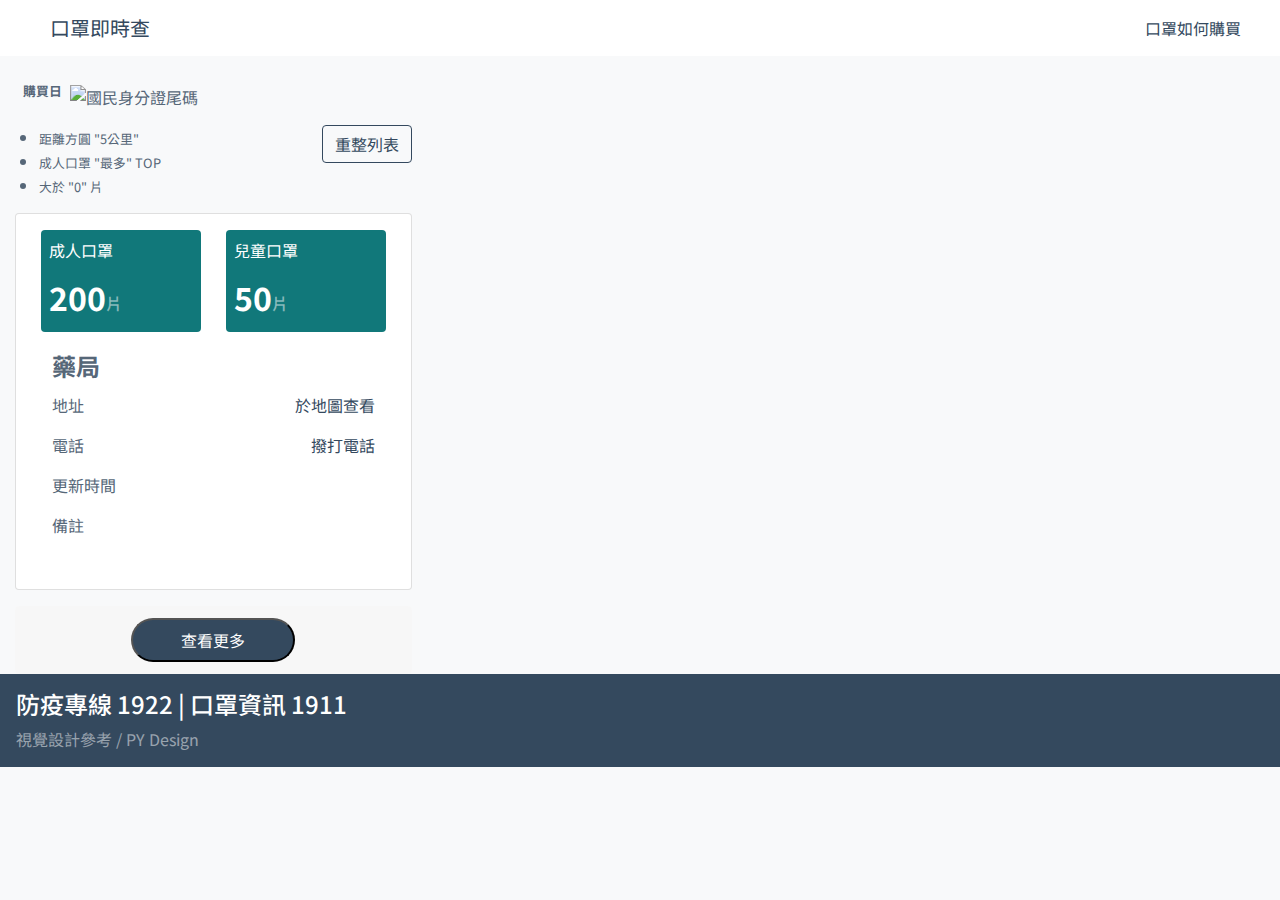
==== index.html @ 13907a9a "修正__地址連接GOOGLEMAP" ====
<!DOCTYPE html>
<html lang="en">

<head>
  <meta charset="UTF-8">

  <!-- Required meta tags -->
  <meta charset="utf-8">
  <!-- 自動符合各種裝置 -->
  <meta name="viewport" content="width=device-width, initial-scale=1, shrink-to-fit=no">

  <!-- Bootstrap CSS -->
  <!-- <link rel="stylesheet" href="https://stackpath.bootstrapcdn.com/bootstrap/4.2.1/css/bootstrap.min.css"
    integrity="sha384-GJzZqFGwb1QTTN6wy59ffF1BuGJpLSa9DkKMp0DgiMDm4iYMj70gZWKYbI706tWS" crossorigin="anonymous"> -->

  <!--goole icon -->
  <link href="https://fonts.googleapis.com/icon?family=Material+Icons" rel="stylesheet">
  <link href="https://unpkg.com/material-components-web@latest/dist/material-components-web.min.css" rel="stylesheet">
  <script src="https://unpkg.com/material-components-web@latest/dist/material-components-web.min.js"></script>

  <!--goole font-family -->
  <link href="https://fonts.googleapis.com/css?family=Noto+Sans+TC&display=swap" rel="stylesheet">
  <link href="https://fonts.googleapis.com/css?family=Zhi+Mang+Xing&display=swap" rel="stylesheet">

  <!-- leaflet 圖資框架 -->
  <link rel="stylesheet" href="https://unpkg.com/leaflet@1.6.0/dist/leaflet.css" />

  <!-- 增強搜尋體驗 markercluster -->
  <link href="https://cdnjs.cloudflare.com/ajax/libs/leaflet.markercluster/1.4.1/MarkerCluster.css">
  </link>
  <link href="https://cdnjs.cloudflare.com/ajax/libs/leaflet.markercluster/1.4.1/MarkerCluster.Default.css">
  </link>

  <link rel="icon" href="img/logo.png" type="image/x-icon">
  <link rel="stylesheet" href="css/all.css">


  <title>MaskMap</title>

</head>

<body>
  <header>
    <nav class="navbar navbar-expand-lg  bg-white mb-3">
      <div class="container-fluid pl-0">
        <a class="navbar-brand d-flex " href="index.html">
          <div class="logo mr-1">MaskMap</div>
          口罩即時查
        </a>
        <button class="navbar-toggler" type="button" data-toggle="collapse" data-target="#navbarNavAltMarkup"
          aria-controls="navbarNavAltMarkup" aria-expanded="false" aria-label="Toggle navigation">
          <!-- <span class="navbar-toggler-icon"></span> -->
          <img src="img/ic_toggler@2x.png" alt="">
        </button>
        <div class="collapse navbar-collapse " id="navbarNavAltMarkup">
          <div class="navbar-nav ml-auto">
            <!-- <a class="nav-item nav-link pl-0" href="#" data-toggle="modal" data-target="#mapMobile">口罩供給現況</a> -->

            <a class="nav-item nav-link pl-0" href="#" data-toggle="modal" data-target="#buyMask">口罩如何購買</a>
            <!-- #buyMask Modal -->
            <div class="modal fade" id="buyMask" tabindex="-1" role="dialog" aria-labelledby="exampleModalLabel"
              aria-hidden="true">
              <div class="modal-dialog modal-dialog-centered " role="document">
                <div class="modal-content">
                  <div class="modal-header">
                    <h5 class="modal-title" id="exampleModalLabel">如何購買?</h5>
                    <button type="button" class="close" data-dismiss="modal" aria-label="Close">
                      <span aria-hidden="true">&times;</span>
                    </button>
                  </div>
                  <div class="modal-body">
                    <img src="img/buyMask.jpg" alt="" class="img-fluid">
                  </div>
                  <div class="modal-footer">
                    <button type="button" class="btn btn-secondary" data-dismiss="modal">Close</button>
                  </div>
                </div>
              </div>
            </div>

          </div>
        </div>
      </div>
    </nav>
  </header>


  <div class="container-fluid">
    <div class="row ">
      <div class="col-lg-4">
        <!--TODO:日後增加地址篩選 -->
        <!-- <div class="input-group mb-3">
            <input type="text" class="form-control border-right-0" placeholder="目前位置" aria-label="目前位置"
              aria-describedby="basic-addon2">
            <div class="input-group-append">
              使用 input-group-text，為了同步 input高度
              <button type="button" class="input-group-text btn bg-white border-left-0" id="basic-addon2">
                <img src="img/ic_location@2x.png" alt="">
              </button>
            </div>
          </div> -->

        <!-- ‧可購買日 -->
        <div class="d-flex mb-3">
          <p id="EvenOdd" class="h2 font-weight-bold"></p>
          <small class="align-self-end font-weight-bold mx-2 pb-2">購買日</small>
          <a tabindex="0" class="mt-2" role="button" data-toggle="popover" data-trigger="focus" data-placement="bottom"
            　 data-content="國民身分證尾碼，'0' 為偶數">
            <img src="img/ic_help@2x.png" class="mt-1" alt="國民身分證尾碼" title="國民身分證尾碼，'0' 為偶數">
          </a>
        </div>

        <!-- TODO:增加篩選條件與標籤，點選後篩選 -->
        <!-- ‧篩選條件說明 -->
        <div class="d-flex pl-4 ">
          <ul class="pl-0">
            <li>
              <small>距離方圓 "5公里"</small>
            </li>
            <li>
              <small>成人口罩 "最多" TOP</small>
            </li>
            <li><small>大於 "0" 片</small></li>
          </ul>
          <button type="button" class="btn btn-outline-primary ml-auto mb-auto" onclick="location.reload();">
            重整列表
          </button>
        </div>

        <!-- 藥局資料 -->
        <div class="card p-3">
          <div class="d-flex justify-content-around">
            <div id="adult" class="mask__quantity bg-success rounded text-white p-2 mr-2">
              <p>成人口罩</p>
              <div class="d-flex">
                <p id="mask_adult" class="h2 font-weight-bold">200</p>
                <span class="text-white-50 h6 mt-3">片</span>
              </div>
            </div>
            <div id="child" class="mask__quantity bg-success rounded text-white p-2">
              <p>兒童口罩</p>
              <div class="d-flex">
                <p id="mask_child" class="h2 font-weight-bold">50</p>
                <span class="text-white-50 h6 mt-3">片</span>
              </div>
            </div>
          </div>
          <div class="card-body">
            <div class="d-flex ">
              <h4 id="mask_pharmacy" class="card-title font-weight-bold">藥局</h4>
              <small id="nearDistance" class="mt-2 ml-1 font-weight-bold"></small>
            </div>
            <div class="d-flex justify-content-between">
              <p class="card-text">地址<p>
                <a href="#" id="address">於地圖查看</a>
            </div>
            <div class="d-flex justify-content-between">
              <p class="card-text">電話</p>
              <a href="" id="phone">撥打電話</a>
            </div>
            <div class="d-flex justify-content-between">
              <p class="card-text">更新時間</p>
              <p href="#" id="updated"></p>
            </div>
            <div class="d-flex justify-content-between">
              <p class="card-text">備註</p>
              <p href="#" id="service_note"></p>
            </div>
          </div>
        </div>

        <!-- 其他藥局資料筆數 -->
        <p id="otherPharmacy" class="text-center mt-2"></p>

        <!-- 其他藥局資料 -->
        <div class="accordion" id="accordionPharmacy">
          <div class="card border-0">
            <div class="card-header text-center" id="headingOne">
              <button class=" badge-pill badge-primary px-5 py-2" type="button" data-toggle="collapse"
                data-target="#collapseOne" aria-expanded="true" aria-controls="collapseOne">
                查看更多
              </button>
            </div>

            <div id="collapseOne" class="collapse " aria-labelledby="headingOne" data-parent="#accordionPharmacy">
              <div class="card-body border">
                <ul id="pharmacyList"> </ul>
              </div>
            </div>
          </div>
        </div>

      </div>
      <div class="col-lg-8">
        <div id="map"></div>
      </div>
    </div>
  </div>

  <footer class=" p-3 bg-primary">
    <h4 class="text-white">防疫專線 1922 | 口罩資訊 1911</h4>
    <a href="https://challenge.thef2e.com/user/3405?schedule=4432#works-4432" class="text-white-50">
      視覺設計參考 / PY Design
    </a>
  </footer>




  <!-- Optional JavaScript -->
  <!-- jQuery first, then Popper.js, then Bootstrap JS -->
  <script src="https://code.jquery.com/jquery-3.3.1.slim.min.js"
    integrity="sha384-q8i/X+965DzO0rT7abK41JStQIAqVgRVzpbzo5smXKp4YfRvH+8abtTE1Pi6jizo"
    crossorigin="anonymous"></script>
  <script src="https://cdnjs.cloudflare.com/ajax/libs/popper.js/1.14.6/umd/popper.min.js"
    integrity="sha384-wHAiFfRlMFy6i5SRaxvfOCifBUQy1xHdJ/yoi7FRNXMRBu5WHdZYu1hA6ZOblgut"
    crossorigin="anonymous"></script>
  <script src="https://stackpath.bootstrapcdn.com/bootstrap/4.2.1/js/bootstrap.min.js"
    integrity="sha384-B0UglyR+jN6CkvvICOB2joaf5I4l3gm9GU6Hc1og6Ls7i6U/mkkaduKaBhlAXv9k"
    crossorigin="anonymous"></script>

  <script src="https://unpkg.com/@popperjs/core@2"></script>
  <script>
    // 提示框
    $(function () {
      $('[data-toggle="popover"]').popover()
    })
  </script>

  <!-- leaflet JS -->
  <script src="https://unpkg.com/leaflet@1.6.0/dist/leaflet.js"></script>

  <!-- markercluster JS -->
  <script src="https://cdnjs.cloudflare.com/ajax/libs/leaflet.markercluster/1.4.1/leaflet.markercluster.js"></script>

  <script src="js/hexMaskMap.js"></script>

  <!-- turf可繪製進階圖形 -->
  <!-- <script src='https://npmcdn.com/@turf/turf/turf.min.js'></script> -->

</body>

</html>
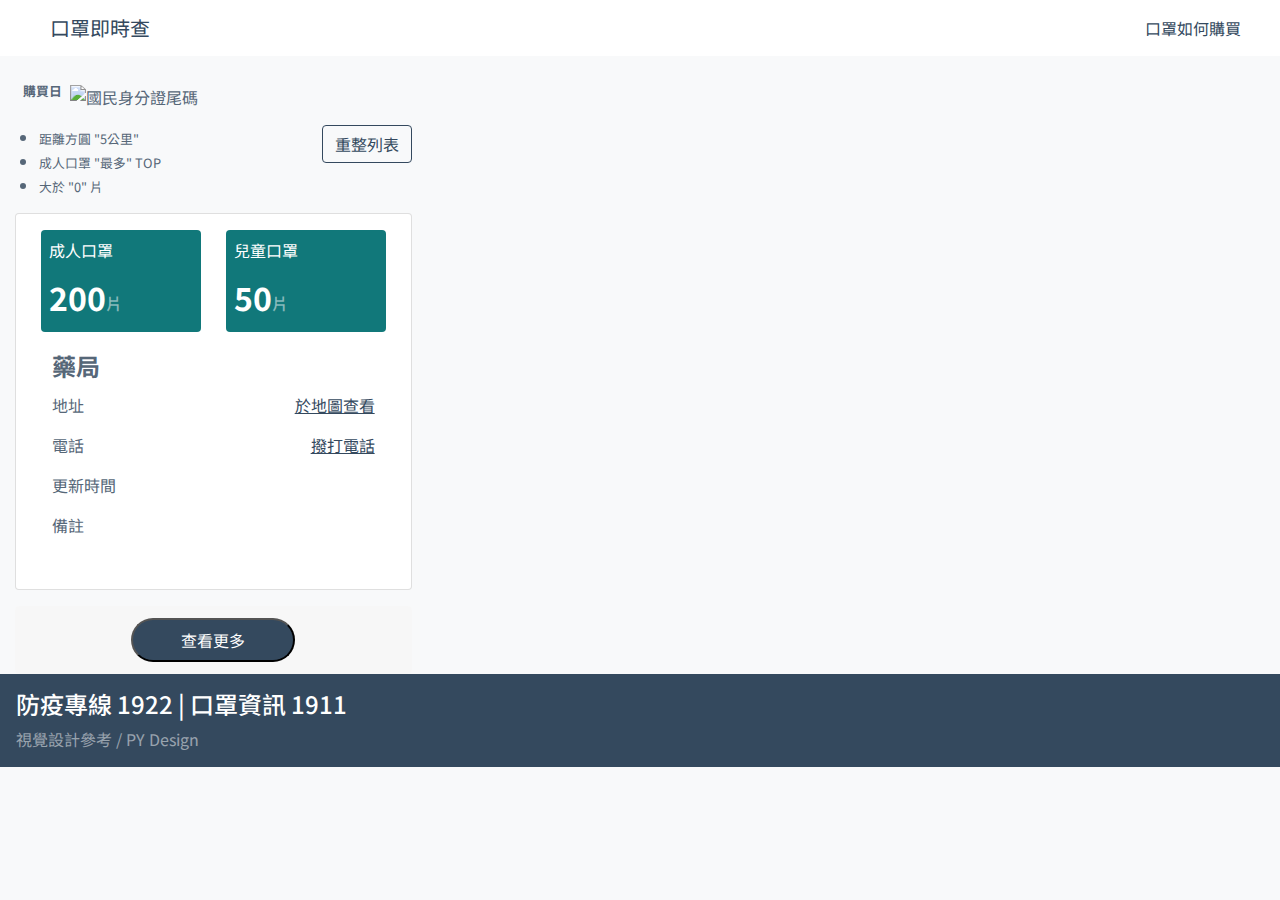
==== commit dbe68051: "修正__地址連結地圖" ====
--- a/index.html
+++ b/index.html
@@ -30,6 +30,9 @@
   </link>
   <link href="https://cdnjs.cloudflare.com/ajax/libs/leaflet.markercluster/1.4.1/MarkerCluster.Default.css">
   </link>
+
+  <!-- 關閉自動偵測，跳轉地圖APP可能未自動帶入資料 -->
+  <meta name="format-detection" content="telephone=no,adress=no ">
 
   <link rel="icon" href="img/logo.png" type="image/x-icon">
   <link rel="stylesheet" href="css/all.css">
@@ -151,19 +154,19 @@
               <small id="nearDistance" class="mt-2 ml-1 font-weight-bold"></small>
             </div>
             <div class="d-flex justify-content-between">
-              <p class="card-text">地址<p>
-                <a href="#" id="address">於地圖查看</a>
+              <p class="card-text text-nowrap mr-5">地址<p>
+                <a id="address_link" href="#"><u id="address">於地圖查看</u></a>
             </div>
             <div class="d-flex justify-content-between">
               <p class="card-text">電話</p>
-              <a href="" id="phone">撥打電話</a>
+              <a href="" ><u id="phone">撥打電話</u></a>
             </div>
             <div class="d-flex justify-content-between">
               <p class="card-text">更新時間</p>
               <p href="#" id="updated"></p>
             </div>
             <div class="d-flex justify-content-between">
-              <p class="card-text">備註</p>
+              <p class="card-text mr-5 text-nowrap">備註</p>
               <p href="#" id="service_note"></p>
             </div>
           </div>
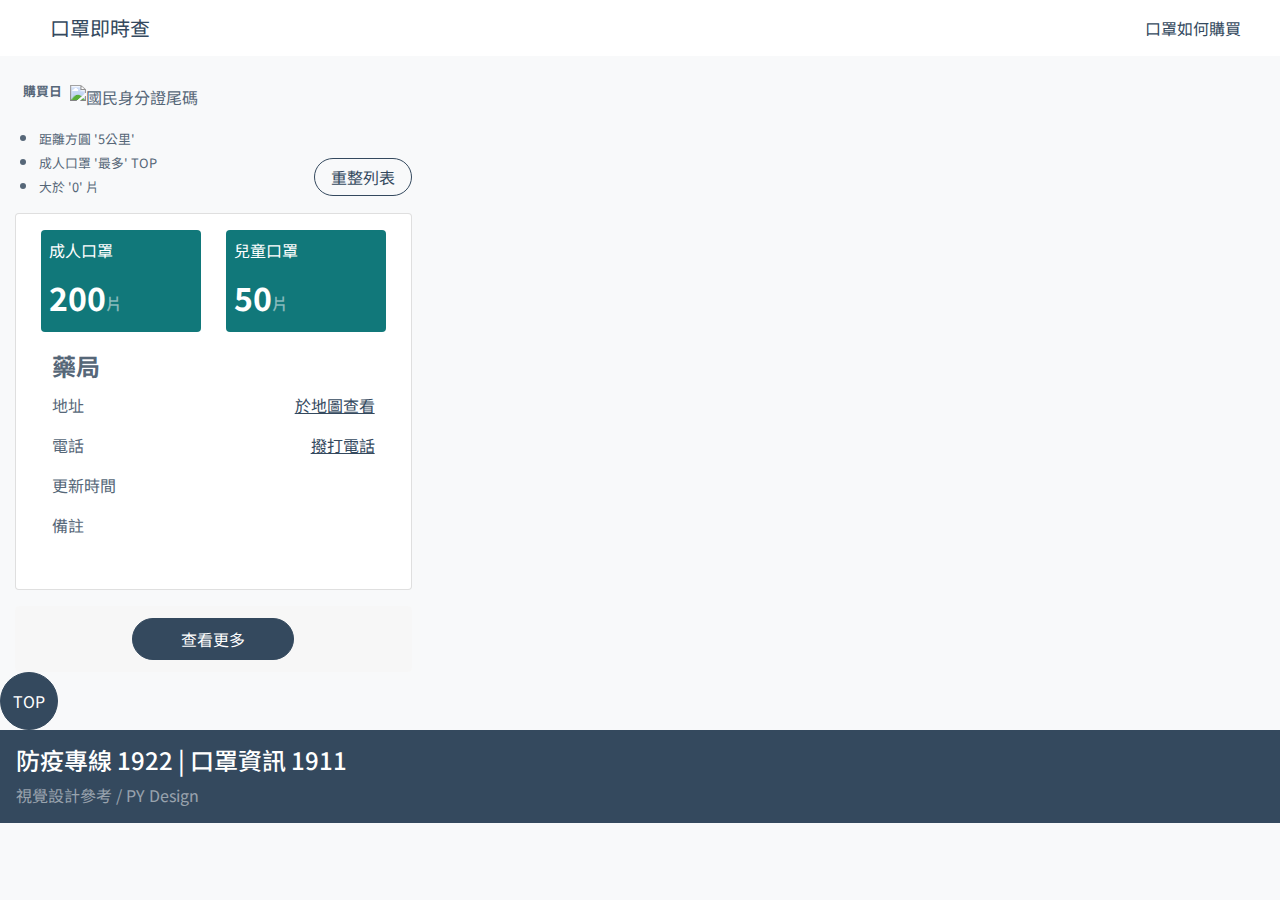
==== commit 496938e0: "更新口罩實名制宣導圖" ====
--- a/index.html
+++ b/index.html
@@ -72,7 +72,7 @@
                     </button>
                   </div>
                   <div class="modal-body">
-                    <img src="img/buyMask.jpg" alt="" class="img-fluid">
+                    <img src="img/buyMask_0305.jpg" alt="" class="img-fluid">
                   </div>
                   <div class="modal-footer">
                     <button type="button" class="btn btn-secondary" data-dismiss="modal">Close</button>
@@ -118,14 +118,21 @@
         <div class="d-flex pl-4 ">
           <ul class="pl-0">
             <li>
-              <small>距離方圓 "5公里"</small>
+              <small>距離方圓 '5公里'</small>
             </li>
             <li>
-              <small>成人口罩 "最多" TOP</small>
+              <small>成人口罩 '最多' TOP</small>
             </li>
-            <li><small>大於 "0" 片</small></li>
+            <!-- <li><small id="maskQty__web">大於 '0' 片</small></li> -->
+            <li><small>大於 '0' 片</small></li>
+            <!-- <li>
+              <button type="button" id="overfifty" value="50" class="btn btn-outline-primary badge-pill p-0 px-2 pb-1">
+                <small> > 50片</small> 
+              </button>
+            </li> -->
           </ul>
-          <button type="button" class="btn btn-outline-primary ml-auto mb-auto" onclick="location.reload();">
+          <button type="button" class="btn btn-outline-primary rounded-pill px-3 ml-auto align-self-center mt-3"
+            onclick="location.reload();">
             重整列表
           </button>
         </div>
@@ -155,11 +162,11 @@
             </div>
             <div class="d-flex justify-content-between">
               <p class="card-text text-nowrap mr-5">地址<p>
-                <a id="address_link" href="#"><u id="address">於地圖查看</u></a>
+                  <a id="addressLink" href="#"><u id="address">於地圖查看</u></a>
             </div>
             <div class="d-flex justify-content-between">
               <p class="card-text">電話</p>
-              <a href="" ><u id="phone">撥打電話</u></a>
+              <a id="phoneLink" href=""><u id="phone">撥打電話</u></a>
             </div>
             <div class="d-flex justify-content-between">
               <p class="card-text">更新時間</p>
@@ -167,7 +174,7 @@
             </div>
             <div class="d-flex justify-content-between">
               <p class="card-text mr-5 text-nowrap">備註</p>
-              <p href="#" id="service_note"></p>
+              <p href="#" id="note"></p>
             </div>
           </div>
         </div>
@@ -179,7 +186,7 @@
         <div class="accordion" id="accordionPharmacy">
           <div class="card border-0">
             <div class="card-header text-center" id="headingOne">
-              <button class=" badge-pill badge-primary px-5 py-2" type="button" data-toggle="collapse"
+              <button class="btn btn-primary rounded-pill px-5 py-2" type="button" data-toggle="collapse"
                 data-target="#collapseOne" aria-expanded="true" aria-controls="collapseOne">
                 查看更多
               </button>
@@ -200,6 +207,8 @@
     </div>
   </div>
 
+  <button type="button" class="btn btn-primary rounded-circle py-3 top">TOP</button>
+
   <footer class=" p-3 bg-primary">
     <h4 class="text-white">防疫專線 1922 | 口罩資訊 1911</h4>
     <a href="https://challenge.thef2e.com/user/3405?schedule=4432#works-4432" class="text-white-50">
@@ -215,6 +224,7 @@
   <script src="https://code.jquery.com/jquery-3.3.1.slim.min.js"
     integrity="sha384-q8i/X+965DzO0rT7abK41JStQIAqVgRVzpbzo5smXKp4YfRvH+8abtTE1Pi6jizo"
     crossorigin="anonymous"></script>
+  <script src="https://code.jquery.com/jquery-3.3.1.min.js" ></script>
   <script src="https://cdnjs.cloudflare.com/ajax/libs/popper.js/1.14.6/umd/popper.min.js"
     integrity="sha384-wHAiFfRlMFy6i5SRaxvfOCifBUQy1xHdJ/yoi7FRNXMRBu5WHdZYu1hA6ZOblgut"
     crossorigin="anonymous"></script>
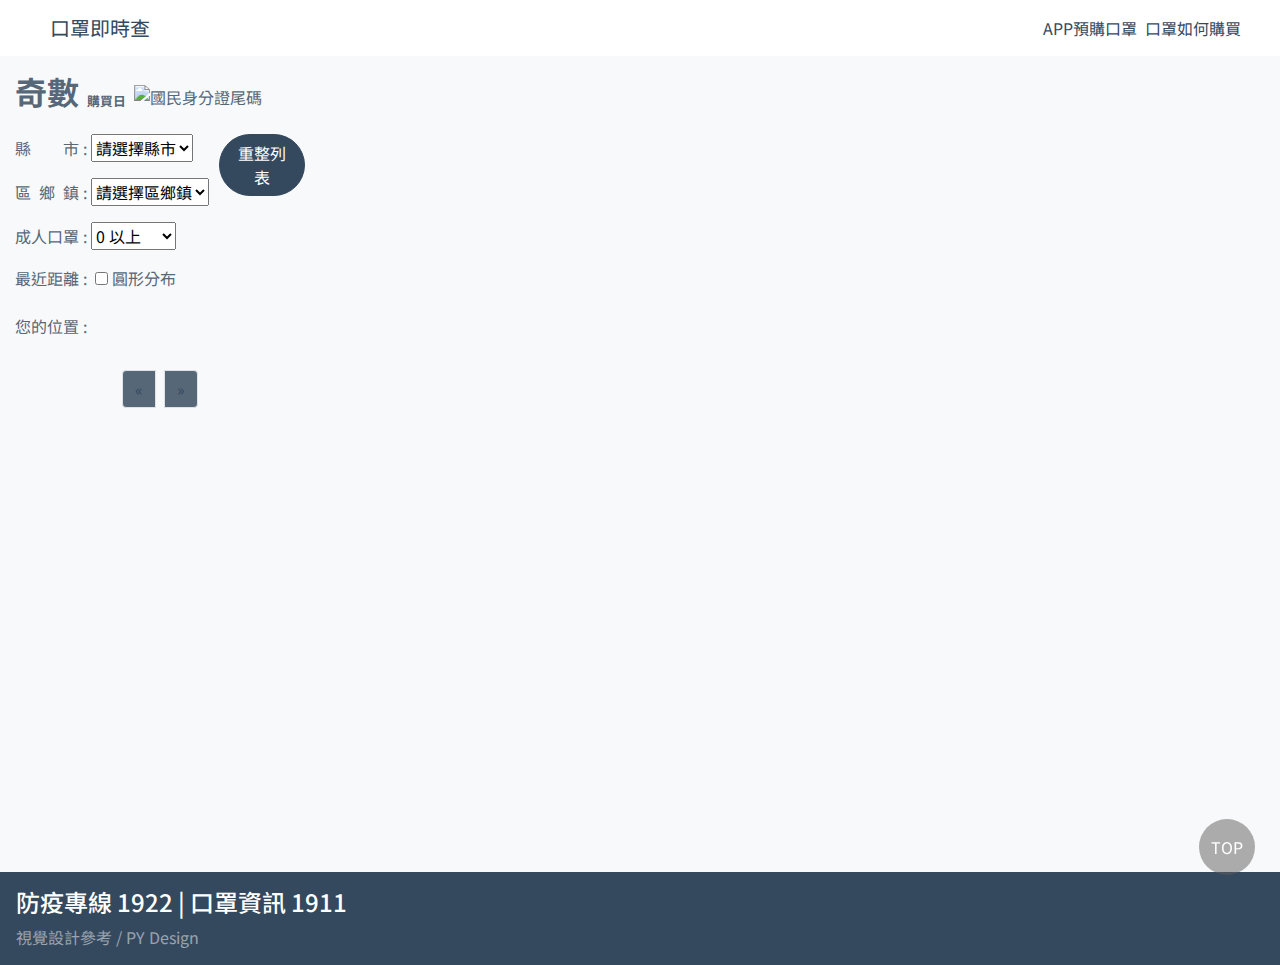
==== commit 4e30a5c3: "修正__口罩數量F" ====
--- a/index.html
+++ b/index.html
@@ -57,8 +57,9 @@
         </button>
         <div class="collapse navbar-collapse " id="navbarNavAltMarkup">
           <div class="navbar-nav ml-auto">
-            <!-- <a class="nav-item nav-link pl-0" href="#" data-toggle="modal" data-target="#mapMobile">口罩供給現況</a> -->
-
+
+            <a class="nav-item nav-link pl-0"
+              href="https://play.google.com/store/apps/details?id=com.nhiApp.v1&hl=zh_TW">APP預購口罩</a>
             <a class="nav-item nav-link pl-0" href="#" data-toggle="modal" data-target="#buyMask">口罩如何購買</a>
             <!-- #buyMask Modal -->
             <div class="modal fade" id="buyMask" tabindex="-1" role="dialog" aria-labelledby="exampleModalLabel"
@@ -90,7 +91,7 @@
 
   <div class="container-fluid">
     <div class="row ">
-      <div class="col-lg-4">
+      <div class="col-lg-3">
         <!--TODO:日後增加地址篩選 -->
         <!-- <div class="input-group mb-3">
             <input type="text" class="form-control border-right-0" placeholder="目前位置" aria-label="目前位置"
@@ -113,101 +114,88 @@
           </a>
         </div>
 
+
+
+
+
         <!-- TODO:增加篩選條件與標籤，點選後篩選 -->
         <!-- ‧篩選條件說明 -->
-        <div class="d-flex pl-4 ">
-          <ul class="pl-0">
-            <li>
-              <small>距離方圓 '5公里'</small>
-            </li>
-            <li>
-              <small>成人口罩 '最多' TOP</small>
-            </li>
-            <!-- <li><small id="maskQty__web">大於 '0' 片</small></li> -->
-            <li><small>大於 '0' 片</small></li>
-            <!-- <li>
-              <button type="button" id="overfifty" value="50" class="btn btn-outline-primary badge-pill p-0 px-2 pb-1">
-                <small> > 50片</small> 
-              </button>
-            </li> -->
+        <div class=" d-flex justify-content-between align-items-start">
+          <ul class="list-unstyled pharmacyList">
+            <li class="mb-3">
+              <!-- 選擇 縣市 -->
+              縣&emsp;&emsp;市 :
+              <select name="" id="county">
+                <option value="" selected>請選擇縣市</option>
+              </select>
+            </li>
+            <li class="mb-3">
+              <!-- 選擇 區、鄉、鎮 -->
+              區&ensp;鄉&ensp;鎮 :
+              <select name="" id="town">
+                <option value="" selected>請選擇區鄉鎮</option>
+              </select>
+            </li>
+            <!-- 選擇 數量 -->
+            <li class="mb-3">
+              成人口罩 :
+              <select name="" id="quantity">
+                <option value="0" selected>0 以上</option>
+                <option value="50">50 以上</option>
+                <option value="100">100 以上</option>
+                <option value="300">300 以上</option>
+              </select>
+            </li>
+            <!-- 選擇 距離 -> 離自身範圍最近 -->
+            <li class="mb-3">
+              最近距離 :
+              <input class="ml-1" type="checkbox" value="" id="distance"> 
+               <label for="distance">圓形分布</label> 
+            </li>
+            <li class="mb-3">
+              您的位置 :
+              <p class="ml-1 d-inline" value="" id="area"></p>
+            </li>
+
+
           </ul>
-          <button type="button" class="btn btn-outline-primary rounded-pill px-3 ml-auto align-self-center mt-3"
-            onclick="location.reload();">
+          <button type="button" class="btn btn-primary rounded-pill px-3  " onclick="location.reload();">
             重整列表
           </button>
         </div>
 
         <!-- 藥局資料 -->
-        <div class="card p-3">
-          <div class="d-flex justify-content-around">
-            <div id="adult" class="mask__quantity bg-success rounded text-white p-2 mr-2">
-              <p>成人口罩</p>
-              <div class="d-flex">
-                <p id="mask_adult" class="h2 font-weight-bold">200</p>
-                <span class="text-white-50 h6 mt-3">片</span>
-              </div>
-            </div>
-            <div id="child" class="mask__quantity bg-success rounded text-white p-2">
-              <p>兒童口罩</p>
-              <div class="d-flex">
-                <p id="mask_child" class="h2 font-weight-bold">50</p>
-                <span class="text-white-50 h6 mt-3">片</span>
-              </div>
-            </div>
-          </div>
-          <div class="card-body">
-            <div class="d-flex ">
-              <h4 id="mask_pharmacy" class="card-title font-weight-bold">藥局</h4>
-              <small id="nearDistance" class="mt-2 ml-1 font-weight-bold"></small>
-            </div>
-            <div class="d-flex justify-content-between">
-              <p class="card-text text-nowrap mr-5">地址<p>
-                  <a id="addressLink" href="#"><u id="address">於地圖查看</u></a>
-            </div>
-            <div class="d-flex justify-content-between">
-              <p class="card-text">電話</p>
-              <a id="phoneLink" href=""><u id="phone">撥打電話</u></a>
-            </div>
-            <div class="d-flex justify-content-between">
-              <p class="card-text">更新時間</p>
-              <p href="#" id="updated"></p>
-            </div>
-            <div class="d-flex justify-content-between">
-              <p class="card-text mr-5 text-nowrap">備註</p>
-              <p href="#" id="note"></p>
-            </div>
-          </div>
-        </div>
-
-        <!-- 其他藥局資料筆數 -->
-        <p id="otherPharmacy" class="text-center mt-2"></p>
-
-        <!-- 其他藥局資料 -->
-        <div class="accordion" id="accordionPharmacy">
-          <div class="card border-0">
-            <div class="card-header text-center" id="headingOne">
-              <button class="btn btn-primary rounded-pill px-5 py-2" type="button" data-toggle="collapse"
-                data-target="#collapseOne" aria-expanded="true" aria-controls="collapseOne">
-                查看更多
-              </button>
-            </div>
-
-            <div id="collapseOne" class="collapse " aria-labelledby="headingOne" data-parent="#accordionPharmacy">
-              <div class="card-body border">
-                <ul id="pharmacyList"> </ul>
-              </div>
-            </div>
-          </div>
-        </div>
-
+        <div class="row js-pharmacyList"></div>
+
+        <!-- 資料分頁 -->
+        <div class="d-flex flex-column justify-content-center align-items-center ">
+          <nav aria-label="Page navigation ">
+            <ul class="pagination ">
+              <li class="page-item ">
+                <button type="button" class="page-link bg-secondary mr-1" aria-label="Previous">
+                  <span aria-hidden="true">&laquo;</span>
+                </button>
+              </li>
+              <!-- <li class="page-item"><a class="page-link bg-secondary" href="#">1</a></li> -->
+              <li class="page-item">
+                <button type="button" class="page-link bg-secondary ml-1" aria-label="Next">
+                  <span aria-hidden="true">&raquo;</span>
+                </button>
+              </li>
+            </ul>
+          </nav>
+          
+        </div>
       </div>
-      <div class="col-lg-8">
+
+      <!-- 地圖資訊 -->
+      <div class="col-lg-9 d-none d-md-block">
         <div id="map"></div>
       </div>
     </div>
   </div>
 
-  <button type="button" class="btn btn-primary rounded-circle py-3 top">TOP</button>
+  <button type="button" class="btn btn-primary rounded-circle py-3  top">TOP</button>
 
   <footer class=" p-3 bg-primary">
     <h4 class="text-white">防疫專線 1922 | 口罩資訊 1911</h4>
@@ -224,7 +212,7 @@
   <script src="https://code.jquery.com/jquery-3.3.1.slim.min.js"
     integrity="sha384-q8i/X+965DzO0rT7abK41JStQIAqVgRVzpbzo5smXKp4YfRvH+8abtTE1Pi6jizo"
     crossorigin="anonymous"></script>
-  <script src="https://code.jquery.com/jquery-3.3.1.min.js" ></script>
+  <script src="https://code.jquery.com/jquery-3.3.1.min.js"></script>
   <script src="https://cdnjs.cloudflare.com/ajax/libs/popper.js/1.14.6/umd/popper.min.js"
     integrity="sha384-wHAiFfRlMFy6i5SRaxvfOCifBUQy1xHdJ/yoi7FRNXMRBu5WHdZYu1hA6ZOblgut"
     crossorigin="anonymous"></script>
@@ -246,7 +234,7 @@
   <!-- markercluster JS -->
   <script src="https://cdnjs.cloudflare.com/ajax/libs/leaflet.markercluster/1.4.1/leaflet.markercluster.js"></script>
 
-  <script src="js/hexMaskMap.js"></script>
+  <script src="js/masklist.js"></script>
 
   <!-- turf可繪製進階圖形 -->
   <!-- <script src='https://npmcdn.com/@turf/turf/turf.min.js'></script> -->
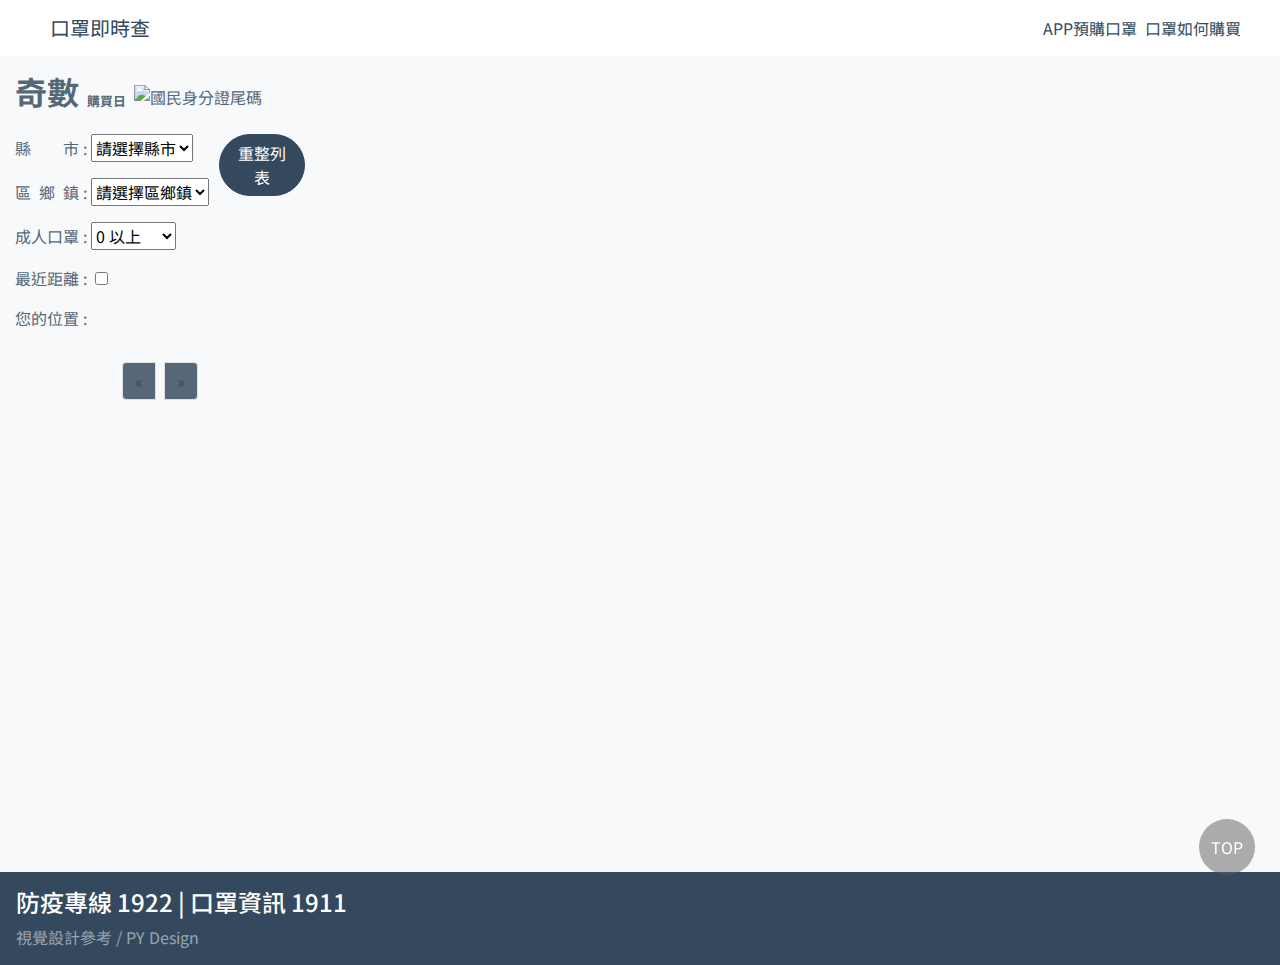
==== commit 9a983822: "修正__距離計算" ====
--- a/index.html
+++ b/index.html
@@ -150,7 +150,6 @@
             <li class="mb-3">
               最近距離 :
               <input class="ml-1" type="checkbox" value="" id="distance"> 
-               <label for="distance">圓形分布</label> 
             </li>
             <li class="mb-3">
               您的位置 :
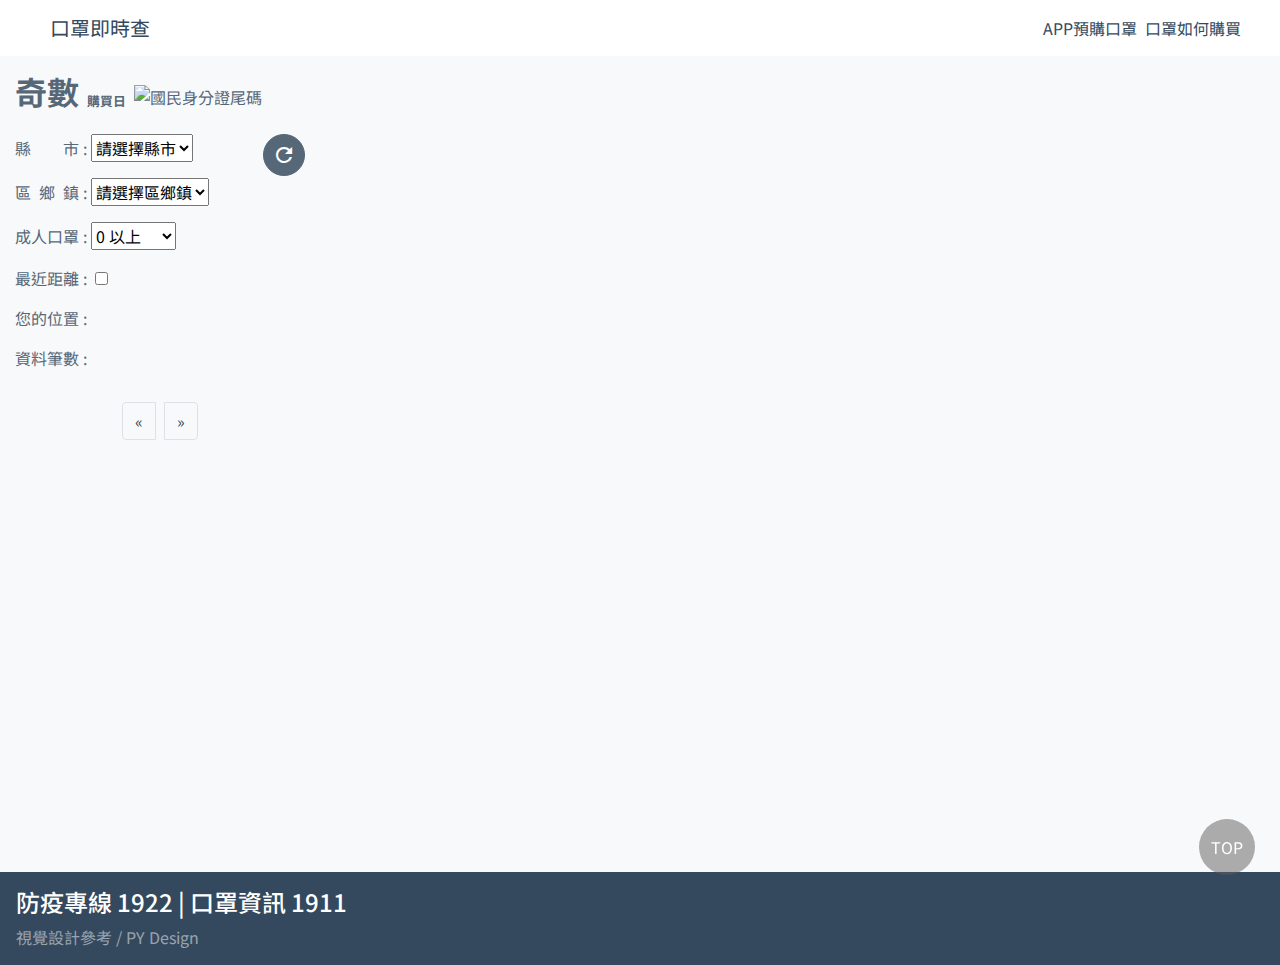
==== commit 43050998: "修正__重整按鈕" ====
--- a/index.html
+++ b/index.html
@@ -115,11 +115,7 @@
         </div>
 
 
-
-
-
-        <!-- TODO:增加篩選條件與標籤，點選後篩選 -->
-        <!-- ‧篩選條件說明 -->
+        <!-- 篩選條件 -->
         <div class=" d-flex justify-content-between align-items-start">
           <ul class="list-unstyled pharmacyList">
             <li class="mb-3">
@@ -155,11 +151,13 @@
               您的位置 :
               <p class="ml-1 d-inline" value="" id="area"></p>
             </li>
-
-
+            <li class="mb-3">
+              資料筆數 :<br>
+              <p class=" d-inline" value="" id="dataList"></p>
+            </li>
           </ul>
-          <button type="button" class="btn btn-primary rounded-pill px-3  " onclick="location.reload();">
-            重整列表
+          <button type="button" class="btn btn-secondary rounded-circle p-2" onclick="location.reload();">
+            <span class="material-icons  d-flex align-content-center"> refresh  </span>
           </button>
         </div>
 
@@ -167,17 +165,17 @@
         <div class="row js-pharmacyList"></div>
 
         <!-- 資料分頁 -->
-        <div class="d-flex flex-column justify-content-center align-items-center ">
+        <div class="d-flex justify-content-center align-items-center ">
           <nav aria-label="Page navigation ">
-            <ul class="pagination ">
+            <ul class="pagination w-100">
               <li class="page-item ">
-                <button type="button" class="page-link bg-secondary mr-1" aria-label="Previous">
+                <button type="button" class="page-link bg-light mr-1" aria-label="Previous">
                   <span aria-hidden="true">&laquo;</span>
                 </button>
               </li>
               <!-- <li class="page-item"><a class="page-link bg-secondary" href="#">1</a></li> -->
               <li class="page-item">
-                <button type="button" class="page-link bg-secondary ml-1" aria-label="Next">
+                <button type="button" class="page-link bg-light ml-1" aria-label="Next">
                   <span aria-hidden="true">&raquo;</span>
                 </button>
               </li>
